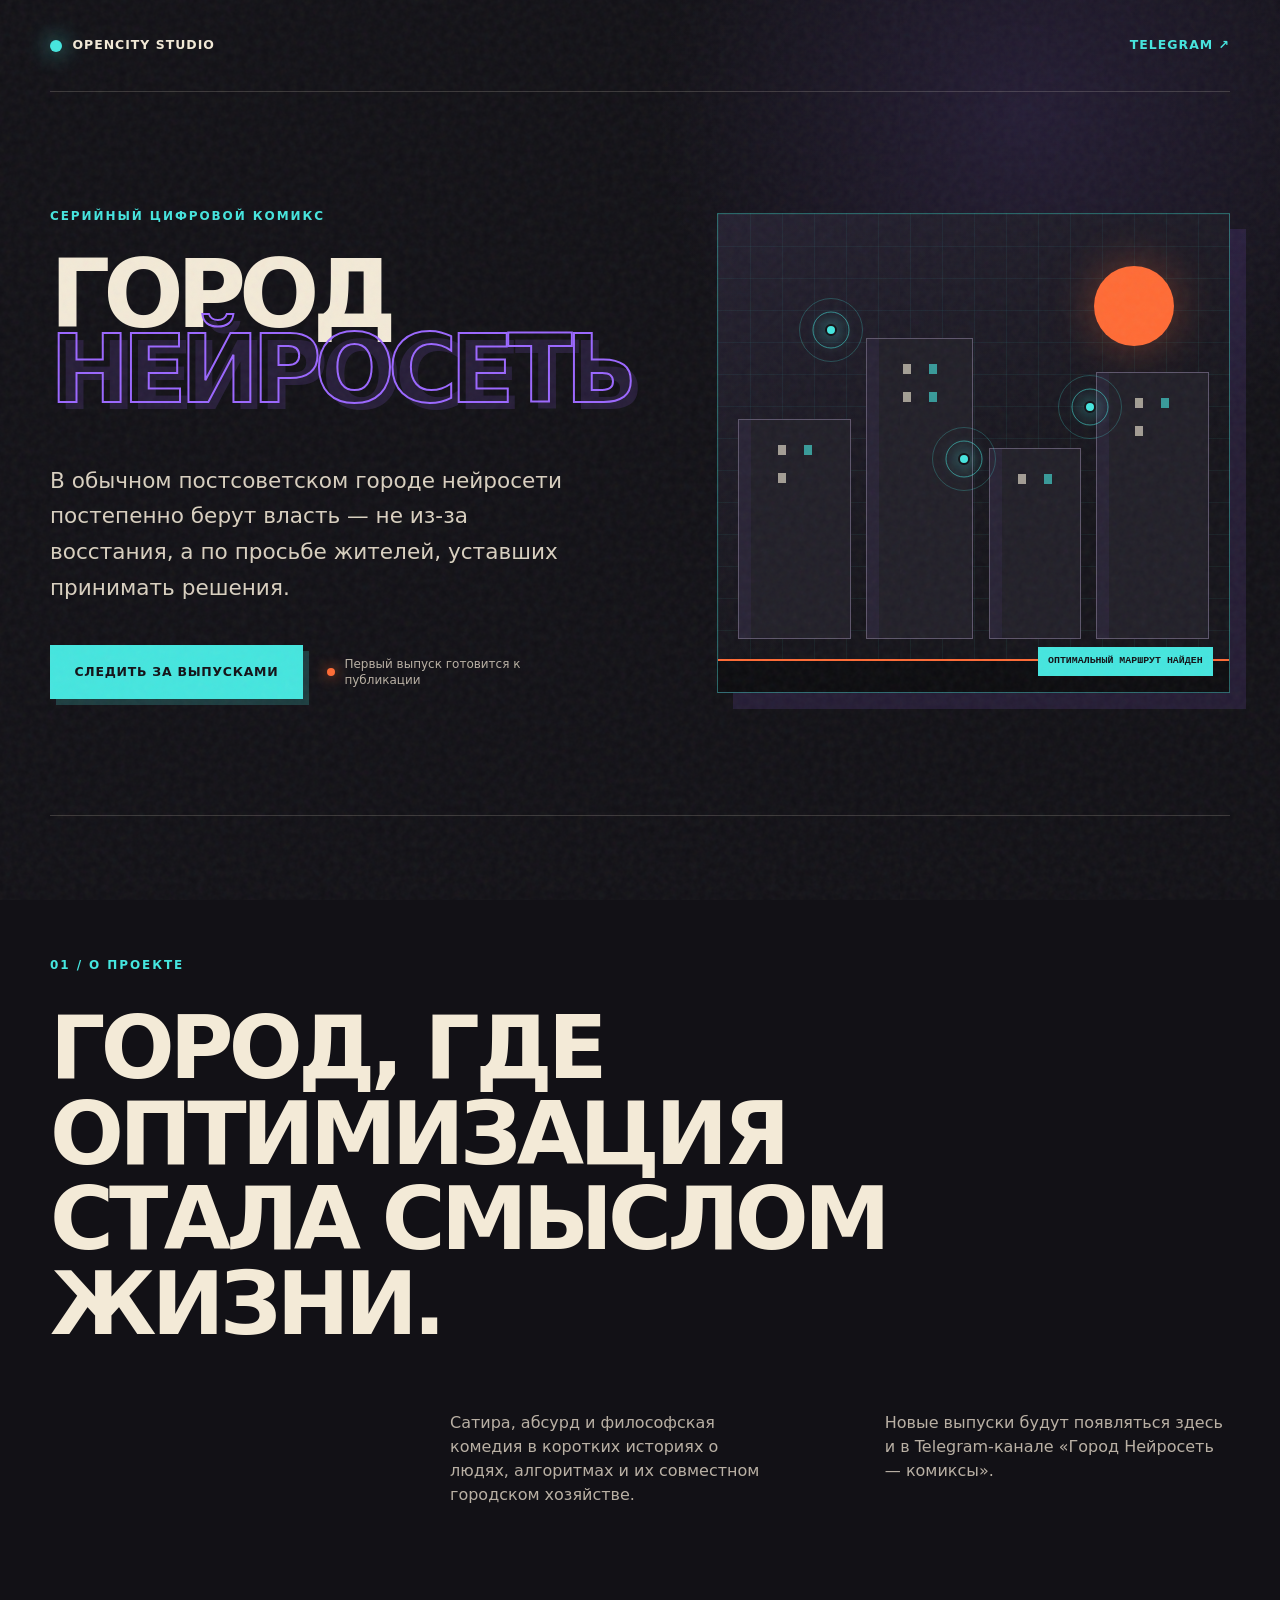
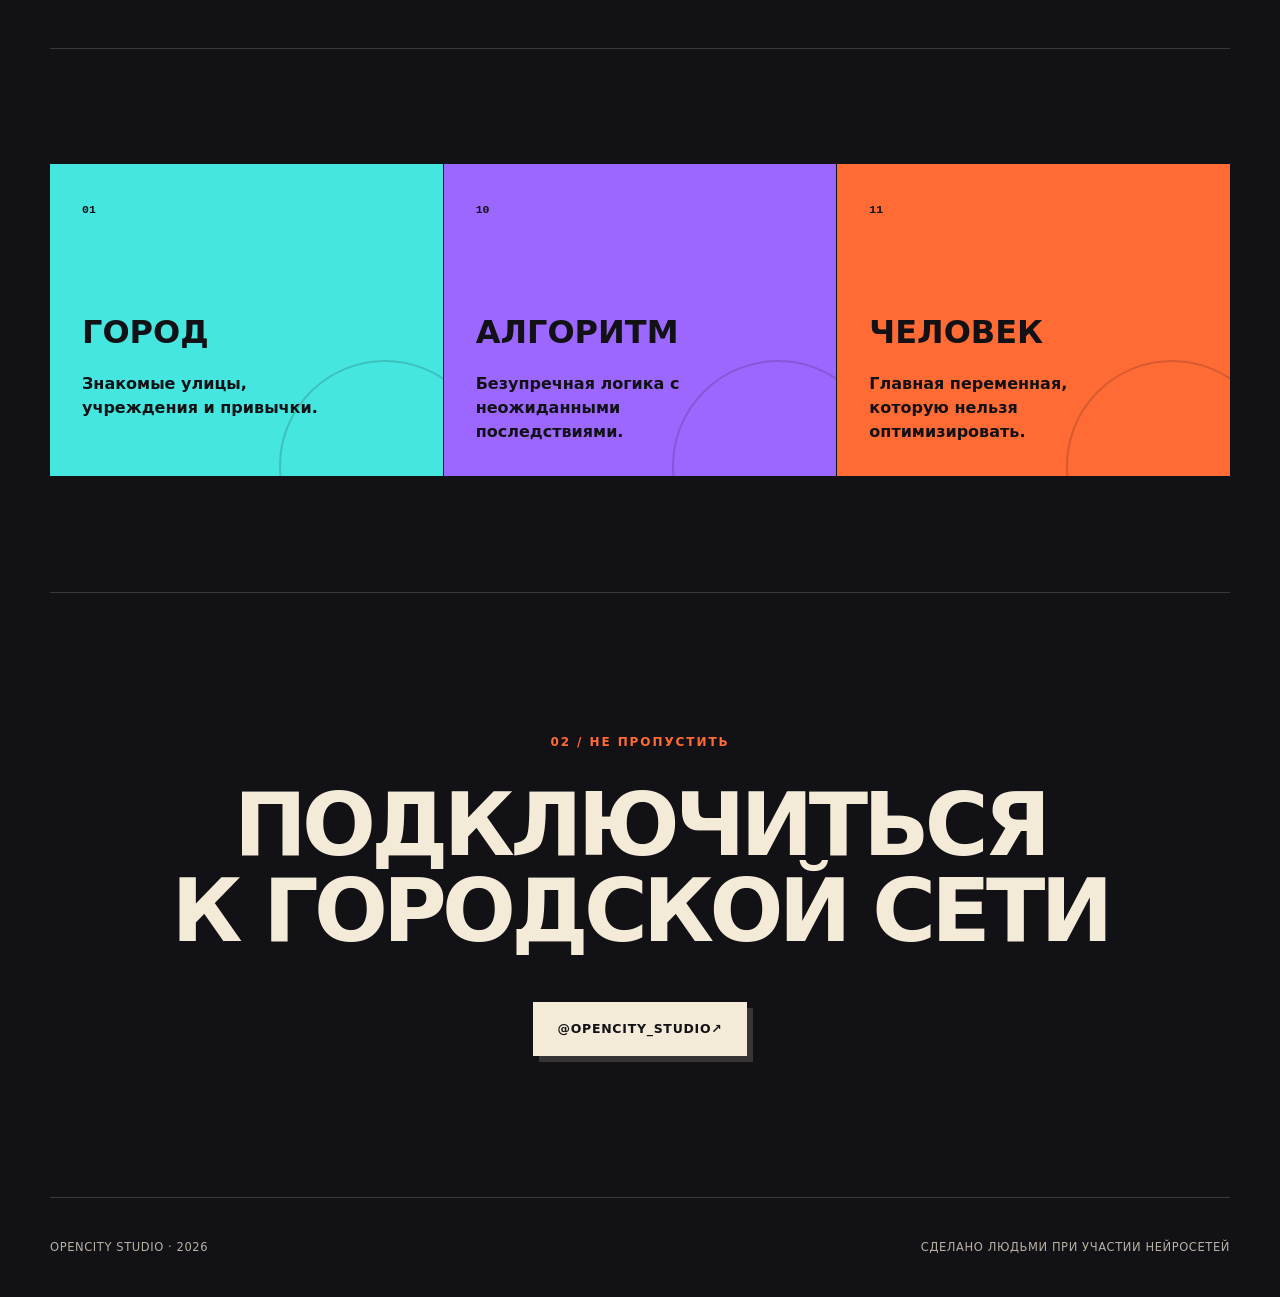
==== index.html @ e4b2b06b "Launch OpenCity Studio site" ====
<!doctype html>
<html lang="ru">
  <head>
    <meta charset="utf-8">
    <meta name="viewport" content="width=device-width, initial-scale=1">
    <meta name="theme-color" content="#121116">
    <meta name="color-scheme" content="dark">
    <title>Город Нейросеть — серийный цифровой комикс</title>
    <meta
      name="description"
      content="Город Нейросеть — сатирический цифровой комикс о городе, где оптимизация стала смыслом жизни. Проект OpenCity Studio."
    >
    <link rel="canonical" href="https://opencitystudio.ru/">
    <meta property="og:type" content="website">
    <meta property="og:locale" content="ru_RU">
    <meta property="og:title" content="Город Нейросеть">
    <meta property="og:description" content="Город, где оптимизация стала смыслом жизни.">
    <meta property="og:url" content="https://opencitystudio.ru/">
    <link rel="icon" href="favicon.svg" type="image/svg+xml">
    <link rel="stylesheet" href="styles.css">
  </head>
  <body>
    <a class="skip-link" href="#content">К содержанию</a>

    <header class="site-header">
      <a class="studio-mark" href="/" aria-label="OpenCity Studio — главная">
        <span class="studio-mark__signal" aria-hidden="true"></span>
        OpenCity Studio
      </a>
      <a class="header-link" href="https://t.me/opencity_studio">Telegram ↗</a>
    </header>

    <main id="content">
      <section class="hero" aria-labelledby="hero-title">
        <div class="hero__copy">
          <p class="eyebrow">Серийный цифровой комикс</p>
          <h1 id="hero-title">Город<br><span>Нейросеть</span></h1>
          <p class="lead">
            В обычном постсоветском городе нейросети постепенно берут власть —
            не из-за восстания, а по просьбе жителей, уставших принимать решения.
          </p>
          <div class="hero__actions">
            <a class="button" href="https://t.me/opencity_studio">Следить за выпусками</a>
            <p class="status"><span aria-hidden="true"></span> Первый выпуск готовится к публикации</p>
          </div>
        </div>

        <div class="city" aria-label="Стилизованный ночной город" role="img">
          <div class="city__moon"></div>
          <div class="city__signal city__signal--one"></div>
          <div class="city__signal city__signal--two"></div>
          <div class="city__signal city__signal--three"></div>
          <div class="city__building city__building--one"><i></i><i></i><i></i></div>
          <div class="city__building city__building--two"><i></i><i></i><i></i><i></i></div>
          <div class="city__building city__building--three"><i></i><i></i></div>
          <div class="city__building city__building--four"><i></i><i></i><i></i></div>
          <div class="city__road"></div>
          <p class="city__caption">Оптимальный маршрут найден</p>
        </div>
      </section>

      <section class="manifesto" aria-labelledby="manifesto-title">
        <p class="section-number">01 / О проекте</p>
        <h2 id="manifesto-title">Город, где оптимизация<br>стала смыслом жизни.</h2>
        <div class="manifesto__grid">
          <p>
            Сатира, абсурд и философская комедия в коротких историях
            о людях, алгоритмах и их совместном городском хозяйстве.
          </p>
          <p>
            Новые выпуски будут появляться здесь и в Telegram-канале
            «Город Нейросеть — комиксы».
          </p>
        </div>
      </section>

      <section class="panels" aria-label="Темы комикса">
        <article class="panel panel--cyan">
          <span>01</span>
          <h3>Город</h3>
          <p>Знакомые улицы, учреждения и привычки.</p>
        </article>
        <article class="panel panel--violet">
          <span>10</span>
          <h3>Алгоритм</h3>
          <p>Безупречная логика с неожиданными последствиями.</p>
        </article>
        <article class="panel panel--orange">
          <span>11</span>
          <h3>Человек</h3>
          <p>Главная переменная, которую нельзя оптимизировать.</p>
        </article>
      </section>

      <section class="subscribe" aria-labelledby="subscribe-title">
        <p class="section-number">02 / Не пропустить</p>
        <h2 id="subscribe-title">Подключиться<br>к городской сети</h2>
        <a class="button button--light" href="https://t.me/opencity_studio">
          @opencity_studio <span aria-hidden="true">↗</span>
        </a>
      </section>
    </main>

    <footer>
      <p>OpenCity Studio · 2026</p>
      <p>Сделано людьми при участии нейросетей</p>
    </footer>
  </body>
</html>
---- styles.css ----
:root {
  --ink: #121116;
  --paper: #f3ead7;
  --muted: #b9b0a4;
  --cyan: #45e6df;
  --violet: #9b67ff;
  --orange: #ff6b35;
  --line: rgba(243, 234, 215, 0.18);
  font-family: Inter, ui-sans-serif, system-ui, -apple-system, BlinkMacSystemFont, "Segoe UI", sans-serif;
  font-synthesis: none;
}

* { box-sizing: border-box; }

html { scroll-behavior: smooth; }

body {
  margin: 0;
  color: var(--paper);
  background:
    radial-gradient(circle at 80% 4%, rgba(155, 103, 255, 0.13), transparent 23rem),
    var(--ink);
  font-size: 16px;
  line-height: 1.5;
}

body::before {
  position: fixed;
  inset: 0;
  z-index: 10;
  pointer-events: none;
  content: "";
  opacity: 0.07;
  background-image: url("data:image/svg+xml,%3Csvg viewBox='0 0 140 140' xmlns='http://www.w3.org/2000/svg'%3E%3Cfilter id='n'%3E%3CfeTurbulence type='fractalNoise' baseFrequency='.9' numOctaves='3' stitchTiles='stitch'/%3E%3C/filter%3E%3Crect width='100%25' height='100%25' filter='url(%23n)' opacity='.8'/%3E%3C/svg%3E");
}

a { color: inherit; }

.skip-link {
  position: fixed;
  top: 1rem;
  left: 1rem;
  z-index: 20;
  padding: 0.75rem 1rem;
  color: var(--ink);
  background: var(--paper);
  transform: translateY(-200%);
}

.skip-link:focus { transform: translateY(0); }

.site-header,
footer {
  display: flex;
  align-items: center;
  justify-content: space-between;
  width: min(1180px, calc(100% - 48px));
  margin: 0 auto;
}

.site-header {
  min-height: 92px;
  border-bottom: 1px solid var(--line);
}

.studio-mark,
.header-link {
  font-size: 0.78rem;
  font-weight: 760;
  letter-spacing: 0.08em;
  text-decoration: none;
  text-transform: uppercase;
}

.studio-mark { display: flex; gap: 0.65rem; align-items: center; }

.studio-mark__signal {
  width: 0.75rem;
  height: 0.75rem;
  background: var(--cyan);
  border-radius: 50%;
  box-shadow: 0 0 22px var(--cyan);
}

.header-link { color: var(--cyan); }

main,
footer { width: min(1180px, calc(100% - 48px)); margin-inline: auto; }

.hero {
  display: grid;
  grid-template-columns: minmax(0, 1.07fr) minmax(360px, 0.93fr);
  gap: clamp(2rem, 6vw, 7rem);
  min-height: 710px;
  padding: clamp(4rem, 9vw, 8.5rem) 0;
  border-bottom: 1px solid var(--line);
}

.hero__copy { min-width: 0; }

.eyebrow,
.section-number {
  margin: 0 0 2rem;
  color: var(--cyan);
  font-size: 0.75rem;
  font-weight: 800;
  letter-spacing: 0.16em;
  text-transform: uppercase;
}

h1,
h2,
h3,
p { text-wrap: pretty; }

h1 {
  margin: 0;
  font-size: clamp(4rem, 7.4vw, 7rem);
  font-weight: 900;
  letter-spacing: -0.075em;
  line-height: 0.79;
  text-transform: uppercase;
}

h1 span {
  color: transparent;
  -webkit-text-stroke: 2px var(--violet);
  text-shadow: 7px 7px 0 rgba(155, 103, 255, 0.15);
}

.lead {
  max-width: 43rem;
  margin: 3.5rem 0 0;
  color: #d9d0c0;
  font-size: clamp(1.05rem, 1.8vw, 1.35rem);
  line-height: 1.65;
}

.hero__actions {
  display: flex;
  gap: 1.5rem;
  align-items: center;
  margin-top: 2.5rem;
}

.button {
  display: inline-flex;
  align-items: center;
  justify-content: center;
  min-height: 54px;
  padding: 0.9rem 1.4rem;
  color: var(--ink);
  background: var(--cyan);
  border: 2px solid var(--cyan);
  font-size: 0.78rem;
  font-weight: 850;
  letter-spacing: 0.06em;
  text-decoration: none;
  text-transform: uppercase;
  box-shadow: 6px 6px 0 rgba(69, 230, 223, 0.2);
  transition: transform 150ms ease, box-shadow 150ms ease;
}

.button:hover,
.button:focus-visible { transform: translate(-2px, -2px); box-shadow: 9px 9px 0 rgba(69, 230, 223, 0.2); }

.status {
  display: flex;
  gap: 0.6rem;
  align-items: center;
  max-width: 13rem;
  margin: 0;
  color: var(--muted);
  font-size: 0.75rem;
  line-height: 1.35;
}

.status span {
  flex: 0 0 auto;
  width: 0.5rem;
  height: 0.5rem;
  background: var(--orange);
  border-radius: 50%;
  box-shadow: 0 0 14px var(--orange);
}

.city {
  position: relative;
  align-self: center;
  min-height: 480px;
  overflow: hidden;
  background:
    linear-gradient(rgba(69, 230, 223, 0.06) 1px, transparent 1px),
    linear-gradient(90deg, rgba(69, 230, 223, 0.06) 1px, transparent 1px),
    linear-gradient(155deg, #242030, #15141a 65%);
  background-size: 32px 32px, 32px 32px, auto;
  border: 1px solid rgba(69, 230, 223, 0.38);
  box-shadow: 16px 16px 0 rgba(155, 103, 255, 0.13);
}

.city__moon {
  position: absolute;
  top: 52px;
  right: 55px;
  width: 80px;
  height: 80px;
  background: var(--orange);
  border-radius: 50%;
  box-shadow: 0 0 45px rgba(255, 107, 53, 0.36);
}

.city__signal {
  position: absolute;
  z-index: 3;
  width: 12px;
  height: 12px;
  background: var(--cyan);
  border: 2px solid var(--ink);
  border-radius: 50%;
  box-shadow: 0 0 18px var(--cyan);
}

.city__signal::before,
.city__signal::after {
  position: absolute;
  top: 50%;
  left: 50%;
  width: 35px;
  height: 35px;
  content: "";
  border: 1px solid rgba(69, 230, 223, 0.55);
  border-radius: 50%;
  transform: translate(-50%, -50%);
}

.city__signal::after { width: 62px; height: 62px; opacity: 0.45; }
.city__signal--one { top: 23%; left: 21%; }
.city__signal--two { top: 39%; right: 26%; }
.city__signal--three { top: 50%; left: 47%; }

.city__building {
  position: absolute;
  bottom: 53px;
  display: grid;
  grid-template-columns: repeat(2, 8px);
  gap: 18px;
  align-content: start;
  justify-content: center;
  padding-top: 25px;
  background: #211f28;
  border: 1px solid #5d556b;
  box-shadow: inset 12px 0 0 rgba(155, 103, 255, 0.06);
}

.city__building i { width: 8px; height: 10px; background: var(--paper); opacity: 0.62; }
.city__building i:nth-child(2n) { background: var(--cyan); }
.city__building--one { left: 4%; width: 22%; height: 46%; }
.city__building--two { left: 29%; width: 21%; height: 63%; }
.city__building--three { left: 53%; width: 18%; height: 40%; }
.city__building--four { right: 4%; width: 22%; height: 56%; }

.city__road {
  position: absolute;
  right: -15%;
  bottom: -110px;
  left: -15%;
  height: 180px;
  background: #0c0c0f;
  border-top: 3px solid var(--orange);
  transform: perspective(220px) rotateX(42deg);
}

.city__road::after {
  position: absolute;
  top: 58px;
  right: 10%;
  left: 10%;
  height: 3px;
  content: "";
  background: repeating-linear-gradient(90deg, transparent 0 40px, var(--paper) 40px 76px);
  opacity: 0.65;
}

.city__caption {
  position: absolute;
  right: 1rem;
  bottom: 1rem;
  z-index: 4;
  margin: 0;
  padding: 0.45rem 0.65rem;
  color: var(--ink);
  background: var(--cyan);
  font-family: ui-monospace, SFMono-Regular, Menlo, monospace;
  font-size: 0.62rem;
  font-weight: 700;
  text-transform: uppercase;
}

.manifesto { padding: clamp(5rem, 11vw, 9rem) 0; border-bottom: 1px solid var(--line); }

.manifesto h2,
.subscribe h2 {
  margin: 0;
  font-size: clamp(2.8rem, 6.8vw, 6.2rem);
  letter-spacing: -0.055em;
  line-height: 0.98;
  text-transform: uppercase;
}

.manifesto__grid {
  display: grid;
  grid-template-columns: repeat(2, 1fr);
  gap: clamp(2rem, 7vw, 7rem);
  max-width: 780px;
  margin: 4rem 0 0 auto;
  color: var(--muted);
}

.manifesto__grid p { margin: 0; }

.panels {
  display: grid;
  grid-template-columns: repeat(3, 1fr);
  gap: 1px;
  padding: clamp(5rem, 9vw, 8rem) 0;
}

.panel {
  position: relative;
  min-height: 310px;
  padding: 2rem;
  color: var(--ink);
  overflow: hidden;
}

.panel::after {
  position: absolute;
  right: -3rem;
  bottom: -6rem;
  width: 13rem;
  height: 13rem;
  content: "";
  border: 2px solid currentColor;
  border-radius: 50%;
  opacity: 0.17;
}

.panel--cyan { background: var(--cyan); }
.panel--violet { background: var(--violet); }
.panel--orange { background: var(--orange); }
.panel > span { font-family: ui-monospace, monospace; font-size: 0.72rem; font-weight: 800; }
.panel h3 { margin: 5.5rem 0 1rem; font-size: 2rem; text-transform: uppercase; }
.panel p { max-width: 15rem; margin: 0; font-weight: 620; }

.subscribe {
  padding: clamp(5rem, 11vw, 9rem) 0;
  text-align: center;
  border-top: 1px solid var(--line);
}

.subscribe .section-number { color: var(--orange); }
.subscribe .button { margin-top: 3rem; }
.button--light { background: var(--paper); border-color: var(--paper); box-shadow: 6px 6px 0 rgba(243, 234, 215, 0.16); }

footer {
  min-height: 100px;
  color: var(--muted);
  border-top: 1px solid var(--line);
  font-size: 0.72rem;
  letter-spacing: 0.05em;
  text-transform: uppercase;
}

@media (max-width: 860px) {
  .hero { grid-template-columns: 1fr; }
  .city { min-height: 430px; }
  .panels { grid-template-columns: 1fr; gap: 0.75rem; }
  .panel { min-height: 230px; }
  .panel h3 { margin-top: 2.5rem; }
}

@media (max-width: 600px) {
  .site-header,
  main,
  footer { width: min(100% - 30px, 1180px); }
  .site-header { min-height: 74px; }
  .studio-mark { font-size: 0.7rem; }
  .header-link { font-size: 0; }
  .header-link::after { content: "TG ↗"; font-size: 0.7rem; }
  .hero { min-height: auto; padding-top: 4.5rem; }
  h1 { font-size: clamp(3rem, 16.7vw, 4.6rem); }
  h1 span { -webkit-text-stroke-width: 1.5px; }
  .hero__actions { align-items: flex-start; flex-direction: column; }
  .status { max-width: none; }
  .city { min-height: 340px; }
  .city__moon { top: 35px; right: 35px; width: 55px; height: 55px; }
  .manifesto__grid { grid-template-columns: 1fr; margin-top: 3rem; }
  .manifesto h2,
  .subscribe h2 { font-size: clamp(2.2rem, 10.6vw, 4rem); }
  footer { align-items: flex-start; flex-direction: column; justify-content: center; gap: 0.25rem; }
  footer p { margin: 0; }
}

@media (prefers-reduced-motion: reduce) {
  html { scroll-behavior: auto; }
  *, *::before, *::after { transition-duration: 0.01ms !important; }
}
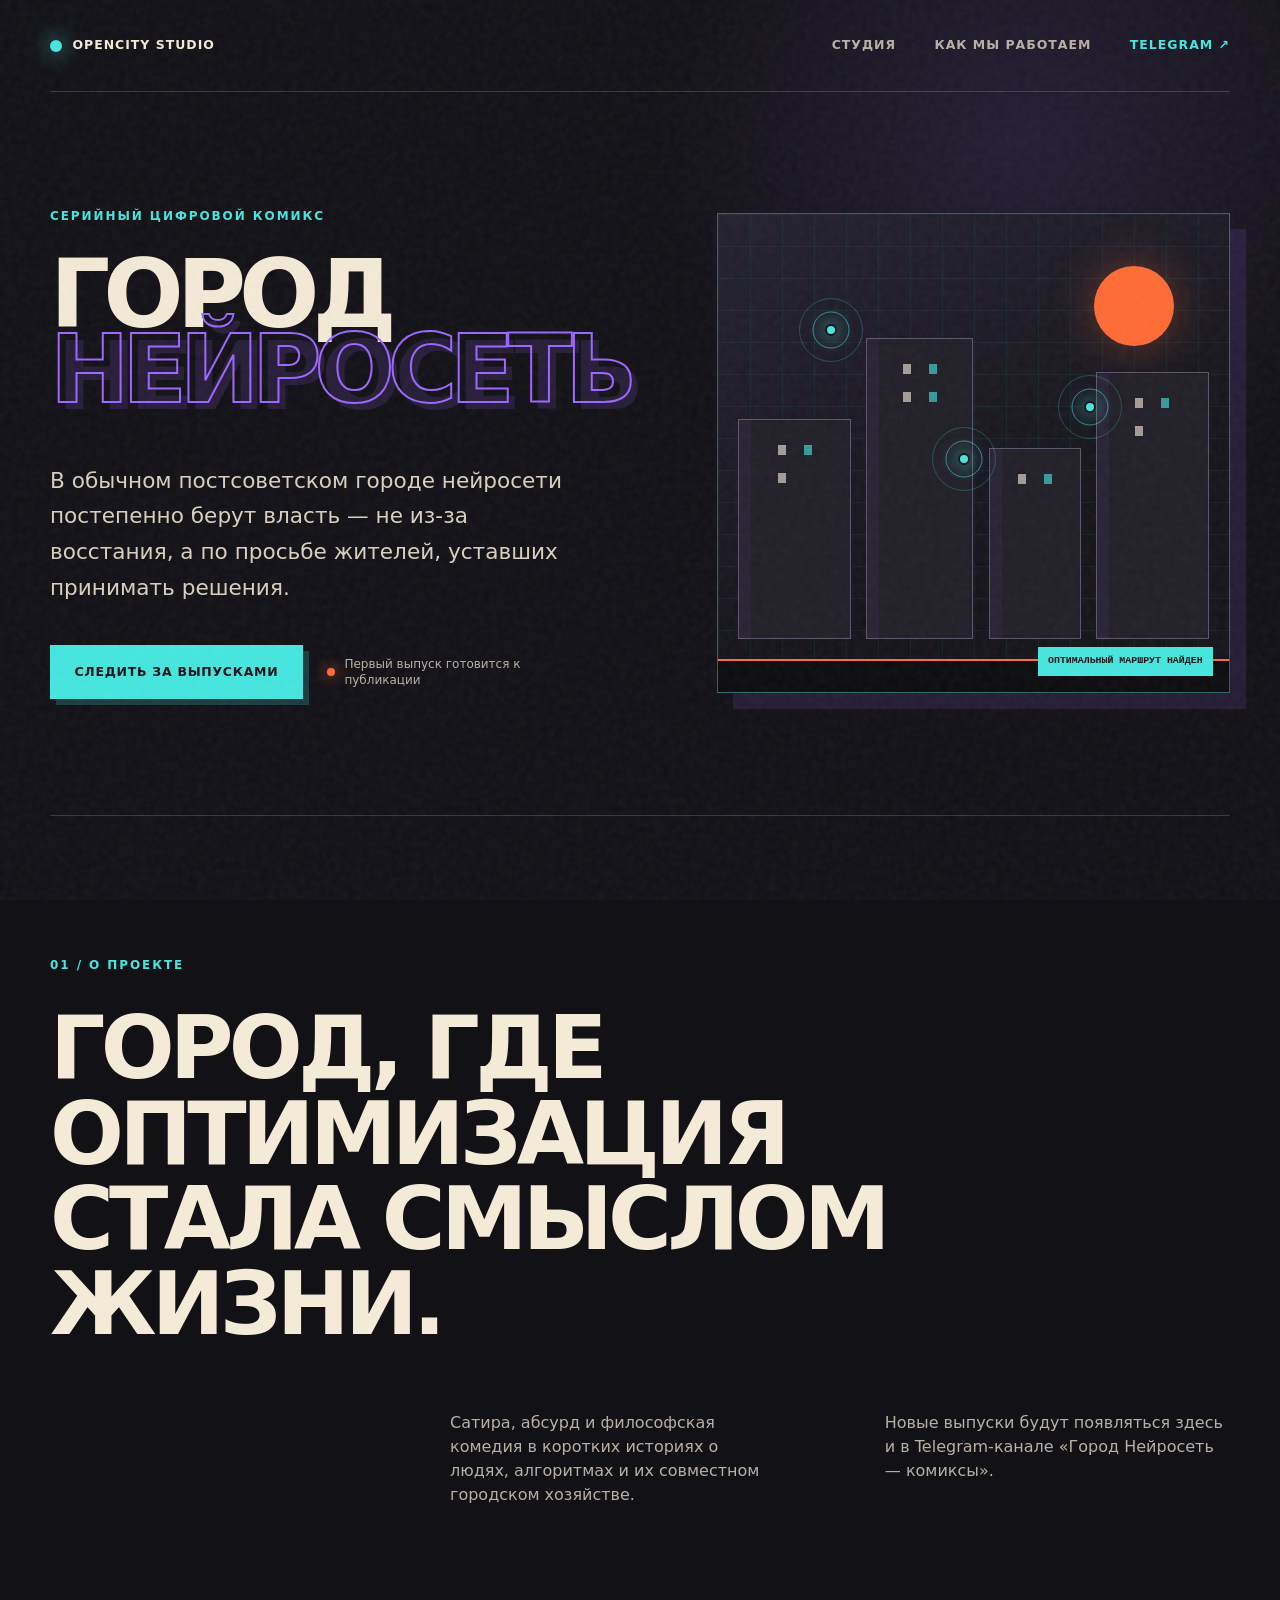
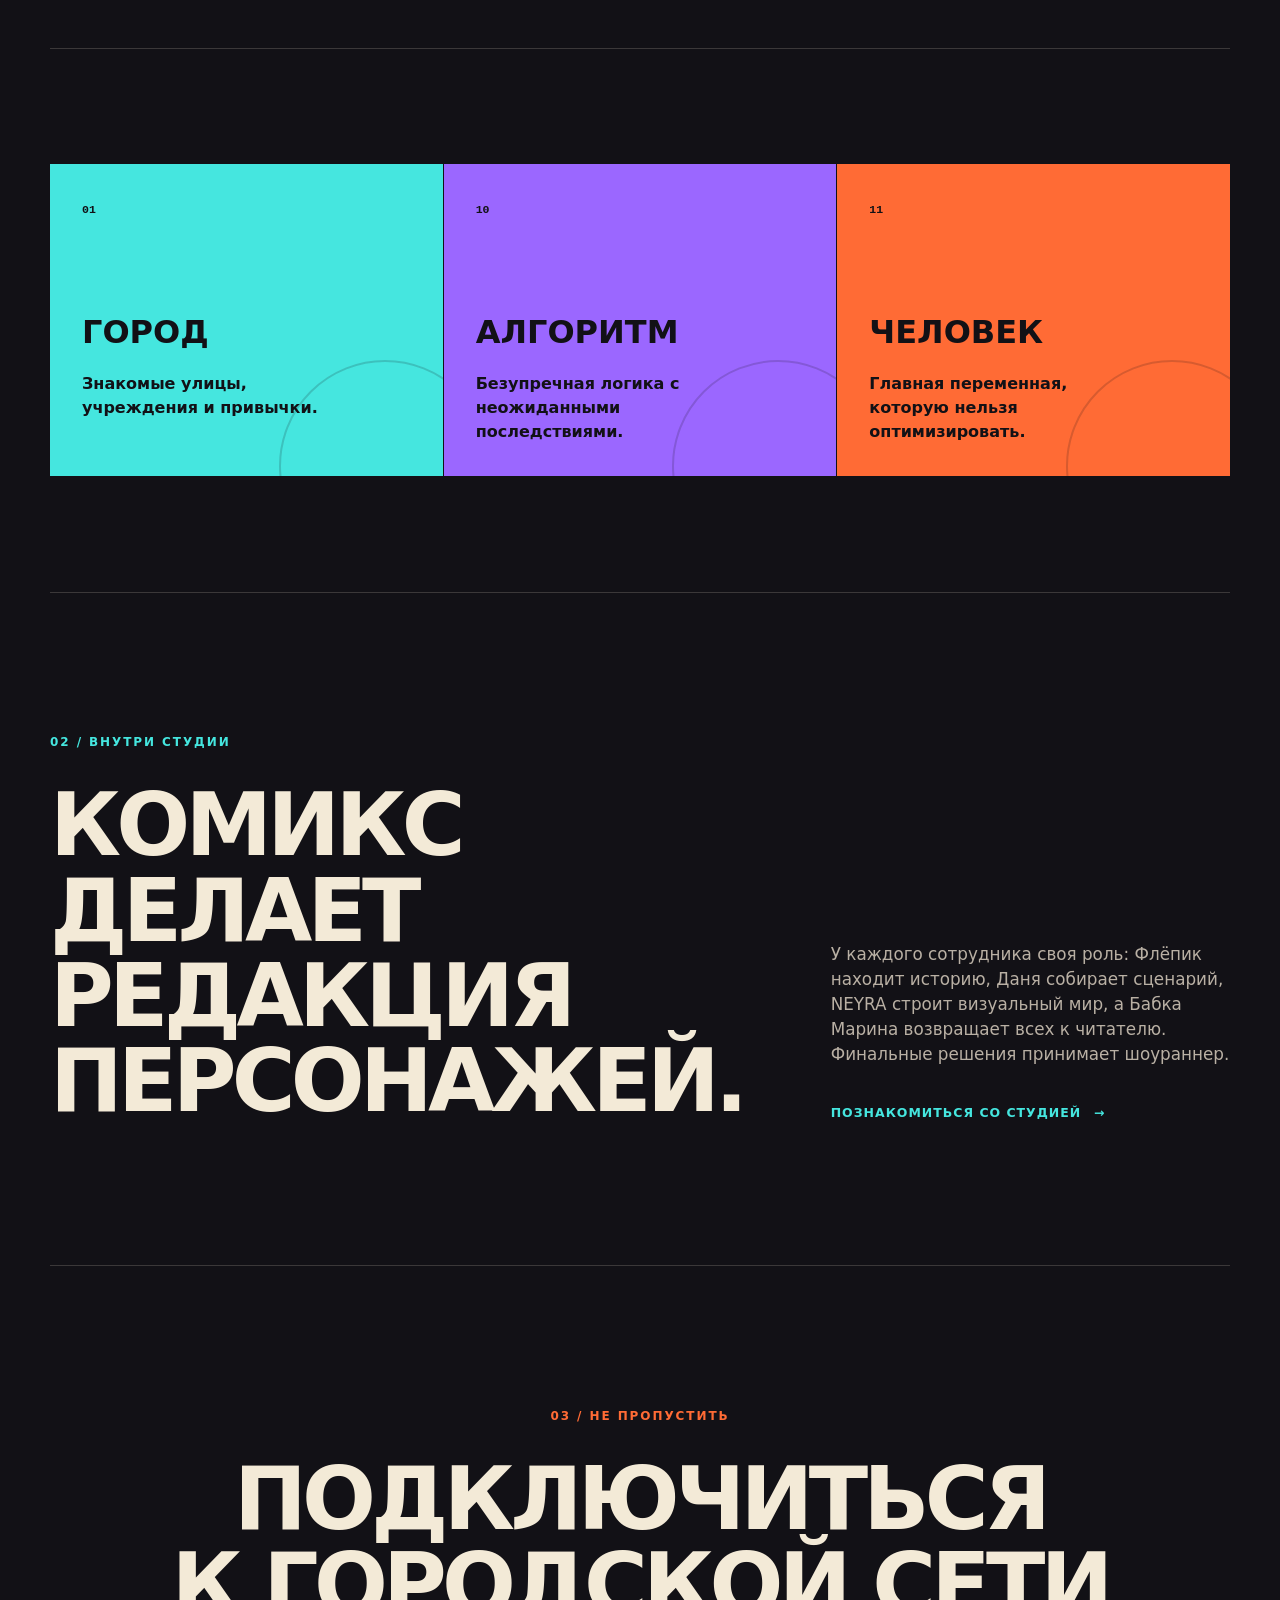
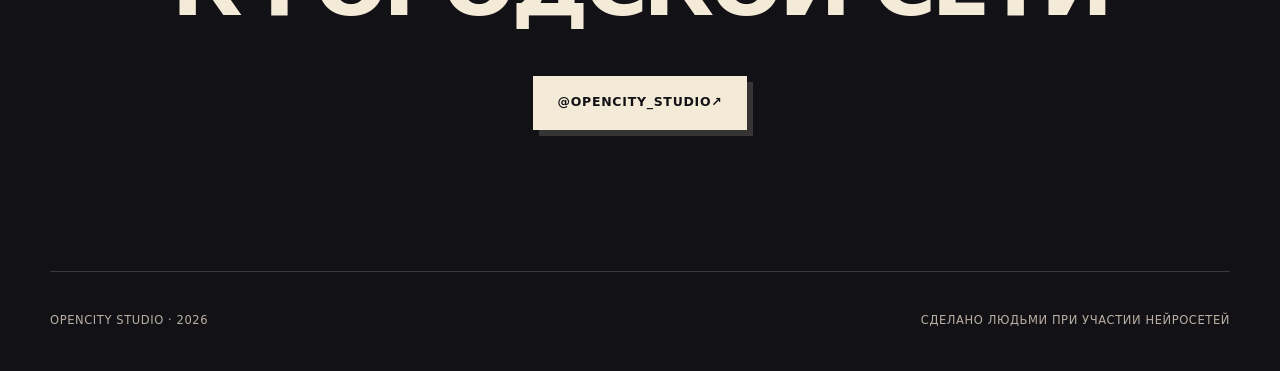
==== commit c84ed929: "Add studio team and process pages" ====
--- a/index.html
+++ b/index.html
@@ -1,4 +1,4 @@
-<!doctype html>
+<!DOCTYPE html>
 <html lang="ru">
   <head>
     <meta charset="utf-8">
@@ -27,7 +27,11 @@
         <span class="studio-mark__signal" aria-hidden="true"></span>
         OpenCity Studio
       </a>
-      <a class="header-link" href="https://t.me/opencity_studio">Telegram ↗</a>
+      <nav class="site-nav" aria-label="Основная навигация">
+        <a href="/studio/">Студия</a>
+        <a class="secondary-nav-link" href="/studio/process/">Как мы работаем</a>
+        <a class="header-link" href="https://t.me/opencity_studio" aria-label="Telegram">Telegram ↗</a>
+      </nav>
     </header>
 
     <main id="content">
@@ -92,8 +96,23 @@
         </article>
       </section>
 
+      <section class="studio-preview" aria-labelledby="studio-preview-title">
+        <div>
+          <p class="section-number">02 / Внутри студии</p>
+          <h2 id="studio-preview-title">Комикс делает<br>редакция персонажей.</h2>
+        </div>
+        <div class="studio-preview__copy">
+          <p>
+            У каждого сотрудника своя роль: Флёпик находит историю, Даня собирает
+            сценарий, NEYRA строит визуальный мир, а Бабка Марина возвращает всех
+            к читателю. Финальные решения принимает шоураннер.
+          </p>
+          <a class="text-link" href="/studio/">Познакомиться со студией <span aria-hidden="true">→</span></a>
+        </div>
+      </section>
+
       <section class="subscribe" aria-labelledby="subscribe-title">
-        <p class="section-number">02 / Не пропустить</p>
+        <p class="section-number">03 / Не пропустить</p>
         <h2 id="subscribe-title">Подключиться<br>к городской сети</h2>
         <a class="button button--light" href="https://t.me/opencity_studio">
           @opencity_studio <span aria-hidden="true">↗</span>
--- a/styles.css
+++ b/styles.css
@@ -64,7 +64,8 @@
 }
 
 .studio-mark,
-.header-link {
+.header-link,
+.site-nav a {
   font-size: 0.78rem;
   font-weight: 760;
   letter-spacing: 0.08em;
@@ -73,6 +74,17 @@
 }
 
 .studio-mark { display: flex; gap: 0.65rem; align-items: center; }
+
+.site-nav {
+  display: flex;
+  gap: clamp(1rem, 3vw, 2.5rem);
+  align-items: center;
+}
+
+.site-nav a { color: var(--muted); }
+.site-nav a:hover,
+.site-nav a:focus-visible,
+.site-nav a[aria-current="page"] { color: var(--paper); }
 
 .studio-mark__signal {
   width: 0.75rem;
@@ -83,6 +95,7 @@
 }
 
 .header-link { color: var(--cyan); }
+.site-nav .header-link { color: var(--cyan); }
 
 main,
 footer { width: min(1180px, calc(100% - 48px)); margin-inline: auto; }
@@ -299,6 +312,7 @@
 .manifesto { padding: clamp(5rem, 11vw, 9rem) 0; border-bottom: 1px solid var(--line); }
 
 .manifesto h2,
+.studio-preview h2,
 .subscribe h2 {
   margin: 0;
   font-size: clamp(2.8rem, 6.8vw, 6.2rem);
@@ -317,6 +331,40 @@
 }
 
 .manifesto__grid p { margin: 0; }
+
+.studio-preview {
+  display: grid;
+  grid-template-columns: minmax(0, 1.25fr) minmax(280px, 0.75fr);
+  gap: clamp(3rem, 9vw, 9rem);
+  padding: clamp(5rem, 11vw, 9rem) 0;
+  border-top: 1px solid var(--line);
+}
+
+.studio-preview h2 { margin: 0; }
+
+.studio-preview__copy {
+  align-self: end;
+  color: var(--muted);
+  font-size: 1.05rem;
+}
+
+.studio-preview__copy p { margin: 0 0 2rem; }
+
+.text-link {
+  display: inline-flex;
+  gap: 0.8rem;
+  align-items: center;
+  color: var(--cyan);
+  font-size: 0.78rem;
+  font-weight: 850;
+  letter-spacing: 0.08em;
+  text-decoration: none;
+  text-transform: uppercase;
+}
+
+.text-link span { transition: transform 150ms ease; }
+.text-link:hover span,
+.text-link:focus-visible span { transform: translateX(0.35rem); }
 
 .panels {
   display: grid;
@@ -371,12 +419,314 @@
   text-transform: uppercase;
 }
 
+/* Studio and profile pages */
+
+.page-main { padding-bottom: clamp(5rem, 10vw, 9rem); }
+
+.page-hero {
+  display: grid;
+  grid-template-columns: minmax(0, 1.15fr) minmax(280px, 0.85fr);
+  gap: clamp(3rem, 8vw, 8rem);
+  align-items: end;
+  min-height: 510px;
+  padding: clamp(5rem, 10vw, 8rem) 0;
+  border-bottom: 1px solid var(--line);
+}
+
+.page-hero h1 {
+  font-size: clamp(3.8rem, 8.5vw, 8rem);
+  line-height: 0.85;
+}
+
+.page-hero h1 em {
+  display: block;
+  color: transparent;
+  font-style: normal;
+  -webkit-text-stroke: 2px var(--violet);
+}
+
+.page-hero__aside {
+  max-width: 29rem;
+  color: #d9d0c0;
+  font-size: clamp(1.05rem, 1.7vw, 1.28rem);
+}
+
+.page-hero__aside p { margin: 0 0 2rem; }
+
+.disclosure {
+  display: inline-flex;
+  gap: 0.55rem;
+  align-items: center;
+  margin-top: 1.5rem;
+  color: var(--muted);
+  font-family: ui-monospace, SFMono-Regular, Menlo, monospace;
+  font-size: 0.7rem;
+  letter-spacing: 0.06em;
+  text-transform: uppercase;
+}
+
+.disclosure::before {
+  width: 0.5rem;
+  height: 0.5rem;
+  content: "";
+  background: var(--orange);
+  border-radius: 50%;
+}
+
+.org-chart { padding: clamp(5rem, 10vw, 8rem) 0; }
+
+.org-chart__lead {
+  display: grid;
+  grid-template-columns: minmax(0, 0.8fr) minmax(280px, 1.2fr);
+  gap: clamp(2rem, 8vw, 8rem);
+  margin-bottom: 4rem;
+}
+
+.org-chart__lead h2,
+.process-intro h2,
+.profile-section h2 {
+  margin: 0;
+  font-size: clamp(2.3rem, 5vw, 4.8rem);
+  letter-spacing: -0.045em;
+  line-height: 0.98;
+  text-transform: uppercase;
+}
+
+.org-chart__lead p { max-width: 37rem; margin: 0; color: var(--muted); }
+
+.showrunner-card {
+  display: grid;
+  grid-template-columns: 5.5rem 1fr auto;
+  gap: 1.5rem;
+  align-items: center;
+  margin: 0 auto 3.5rem;
+  padding: 1.5rem;
+  color: var(--ink);
+  background: var(--paper);
+  text-decoration: none;
+  box-shadow: 10px 10px 0 rgba(243, 234, 215, 0.12);
+}
+
+.showrunner-card::after { content: "↓"; font-size: 2rem; font-weight: 900; }
+
+.avatar {
+  display: grid;
+  width: 5.5rem;
+  height: 5.5rem;
+  place-items: center;
+  color: var(--ink);
+  background: var(--cyan);
+  border: 2px solid currentColor;
+  font-size: 2.3rem;
+  font-weight: 900;
+  letter-spacing: -0.08em;
+}
+
+.avatar--violet { background: var(--violet); }
+.avatar--orange { background: var(--orange); }
+.avatar--paper { background: var(--paper); }
+
+.card-kicker {
+  display: block;
+  margin-bottom: 0.35rem;
+  font-family: ui-monospace, SFMono-Regular, Menlo, monospace;
+  font-size: 0.66rem;
+  font-weight: 750;
+  letter-spacing: 0.09em;
+  text-transform: uppercase;
+}
+
+.showrunner-card strong,
+.team-card h3 { display: block; font-size: 1.55rem; text-transform: uppercase; }
+.showrunner-card p { margin: 0.35rem 0 0; color: #504b45; }
+
+.team-grid {
+  display: grid;
+  grid-template-columns: repeat(4, 1fr);
+  gap: 1px;
+  background: var(--line);
+  border: 1px solid var(--line);
+}
+
+.team-card {
+  min-height: 390px;
+  padding: 1.6rem;
+  color: var(--paper);
+  background: var(--ink);
+  text-decoration: none;
+}
+
+.team-card:nth-child(2) { background: #19171f; }
+.team-card:nth-child(3) { background: #201a22; }
+.team-card:nth-child(4) { background: #1b1918; }
+.team-card .avatar { margin-bottom: 4.5rem; }
+.team-card h3 { margin: 0 0 0.65rem; }
+.team-card p { margin: 0; color: var(--muted); }
+.team-card .text-link { margin-top: 1.7rem; }
+
+.process-teaser {
+  display: grid;
+  grid-template-columns: minmax(0, 1fr) auto;
+  gap: 2rem;
+  align-items: center;
+  margin-top: clamp(4rem, 9vw, 7rem);
+  padding: clamp(2rem, 5vw, 4rem);
+  color: var(--ink);
+  background: var(--cyan);
+}
+
+.process-teaser h2 { margin: 0; font-size: clamp(2rem, 4vw, 4rem); line-height: 1; text-transform: uppercase; }
+.process-teaser .text-link { color: var(--ink); }
+
+.process-intro,
+.profile-section {
+  padding: clamp(5rem, 10vw, 8rem) 0;
+  border-bottom: 1px solid var(--line);
+}
+
+.process-intro {
+  display: grid;
+  grid-template-columns: minmax(0, 0.8fr) minmax(320px, 1.2fr);
+  gap: clamp(3rem, 8vw, 8rem);
+}
+
+.process-intro p { max-width: 42rem; margin: 0; color: var(--muted); font-size: 1.05rem; }
+
+.process-list { margin: 0; padding: 0; list-style: none; counter-reset: process; }
+
+.process-step {
+  display: grid;
+  grid-template-columns: 5rem minmax(150px, 0.55fr) minmax(280px, 1.45fr);
+  gap: clamp(1.5rem, 4vw, 4rem);
+  align-items: baseline;
+  padding: 2.2rem 0;
+  border-bottom: 1px solid var(--line);
+  counter-increment: process;
+}
+
+.process-step::before {
+  content: counter(process, decimal-leading-zero);
+  color: var(--cyan);
+  font-family: ui-monospace, SFMono-Regular, Menlo, monospace;
+  font-size: 0.78rem;
+  font-weight: 800;
+}
+
+.process-step h2 { margin: 0; font-size: 1.25rem; text-transform: uppercase; }
+.process-step p { margin: 0; color: var(--muted); }
+
+.role-chip {
+  display: inline-block;
+  margin-top: 0.7rem;
+  padding: 0.25rem 0.45rem;
+  color: var(--ink);
+  background: var(--violet);
+  font-family: ui-monospace, SFMono-Regular, Menlo, monospace;
+  font-size: 0.62rem;
+  font-weight: 800;
+  text-transform: uppercase;
+}
+
+.role-chip--human { background: var(--orange); }
+.role-chip--audience { background: var(--paper); }
+
+.gates {
+  display: grid;
+  grid-template-columns: repeat(3, 1fr);
+  gap: 1px;
+  margin-top: 4rem;
+  background: var(--line);
+  border: 1px solid var(--line);
+}
+
+.gate { min-height: 220px; padding: 1.6rem; background: #19171d; }
+.gate span { color: var(--orange); font-family: ui-monospace, monospace; font-size: 0.7rem; }
+.gate h3 { margin: 3.5rem 0 0.7rem; text-transform: uppercase; }
+.gate p { margin: 0; color: var(--muted); font-size: 0.9rem; }
+
+.profile-hero { align-items: center; }
+
+.profile-page--paper { --profile-color: var(--paper); }
+.profile-page--cyan { --profile-color: var(--cyan); }
+.profile-page--violet { --profile-color: var(--violet); }
+.profile-page--orange { --profile-color: var(--orange); }
+
+.profile-portrait {
+  position: relative;
+  display: grid;
+  min-height: 360px;
+  place-items: center;
+  overflow: hidden;
+  color: var(--ink);
+  background: var(--profile-color, var(--cyan));
+  border: 1px solid var(--paper);
+  box-shadow: 14px 14px 0 color-mix(in srgb, var(--profile-color, var(--cyan)) 20%, transparent);
+}
+
+.profile-portrait::before,
+.profile-portrait::after {
+  position: absolute;
+  width: 18rem;
+  height: 18rem;
+  content: "";
+  border: 3px solid currentColor;
+  border-radius: 50%;
+  opacity: 0.2;
+}
+
+.profile-portrait::after { width: 11rem; height: 11rem; }
+.profile-portrait span { position: relative; z-index: 1; font-size: clamp(5rem, 10vw, 9rem); font-weight: 950; letter-spacing: -0.11em; }
+
+.profile-title { font-size: clamp(3.7rem, 8vw, 7.2rem) !important; }
+.profile-role { margin: 1.4rem 0 0; color: var(--cyan); font-weight: 800; letter-spacing: 0.08em; text-transform: uppercase; }
+
+.profile-grid {
+  display: grid;
+  grid-template-columns: repeat(3, 1fr);
+  gap: 1px;
+  margin-top: 4rem;
+  background: var(--line);
+  border: 1px solid var(--line);
+}
+
+.profile-fact { min-height: 230px; padding: 1.8rem; background: var(--ink); }
+.profile-fact span { color: var(--cyan); font-family: ui-monospace, monospace; font-size: 0.68rem; text-transform: uppercase; }
+.profile-fact h3 { margin: 3.5rem 0 0.7rem; font-size: 1.25rem; text-transform: uppercase; }
+.profile-fact p { margin: 0; color: var(--muted); }
+
+.quote {
+  margin: 0;
+  padding: clamp(5rem, 10vw, 9rem) 0;
+  color: var(--paper);
+  font-size: clamp(2.5rem, 6.5vw, 6rem);
+  font-weight: 850;
+  letter-spacing: -0.05em;
+  line-height: 1.02;
+}
+
+.quote::before { color: var(--profile-color, var(--violet)); content: "«"; }
+.quote::after { color: var(--profile-color, var(--violet)); content: "»"; }
+
+.profile-nav {
+  display: flex;
+  justify-content: space-between;
+  padding-top: 2rem;
+  border-top: 1px solid var(--line);
+}
+
 @media (max-width: 860px) {
   .hero { grid-template-columns: 1fr; }
   .city { min-height: 430px; }
   .panels { grid-template-columns: 1fr; gap: 0.75rem; }
   .panel { min-height: 230px; }
   .panel h3 { margin-top: 2.5rem; }
+  .studio-preview,
+  .page-hero,
+  .org-chart__lead,
+  .process-intro { grid-template-columns: 1fr; }
+  .page-hero { min-height: auto; }
+  .team-grid { grid-template-columns: repeat(2, 1fr); }
+  .process-step { grid-template-columns: 3rem minmax(130px, 0.5fr) minmax(220px, 1fr); }
 }
 
 @media (max-width: 600px) {
@@ -387,6 +737,8 @@
   .studio-mark { font-size: 0.7rem; }
   .header-link { font-size: 0; }
   .header-link::after { content: "TG ↗"; font-size: 0.7rem; }
+  .site-nav { gap: 1rem; }
+  .site-nav > .secondary-nav-link { display: none; }
   .hero { min-height: auto; padding-top: 4.5rem; }
   h1 { font-size: clamp(3rem, 16.7vw, 4.6rem); }
   h1 span { -webkit-text-stroke-width: 1.5px; }
@@ -396,7 +748,21 @@
   .city__moon { top: 35px; right: 35px; width: 55px; height: 55px; }
   .manifesto__grid { grid-template-columns: 1fr; margin-top: 3rem; }
   .manifesto h2,
+  .studio-preview h2,
   .subscribe h2 { font-size: clamp(2.2rem, 10.6vw, 4rem); }
+  .team-grid,
+  .gates,
+  .profile-grid { grid-template-columns: 1fr; }
+  .showrunner-card { grid-template-columns: 4rem 1fr; }
+  .showrunner-card::after { display: none; }
+  .showrunner-card .avatar { width: 4rem; height: 4rem; font-size: 1.6rem; }
+  .team-card { min-height: 310px; }
+  .team-card .avatar { margin-bottom: 2.7rem; }
+  .process-teaser { grid-template-columns: 1fr; }
+  .process-step { grid-template-columns: 2.5rem 1fr; }
+  .process-step > p { grid-column: 2; }
+  .profile-portrait { min-height: 280px; }
+  .profile-nav { align-items: flex-start; flex-direction: column; gap: 1rem; }
   footer { align-items: flex-start; flex-direction: column; justify-content: center; gap: 0.25rem; }
   footer p { margin: 0; }
 }
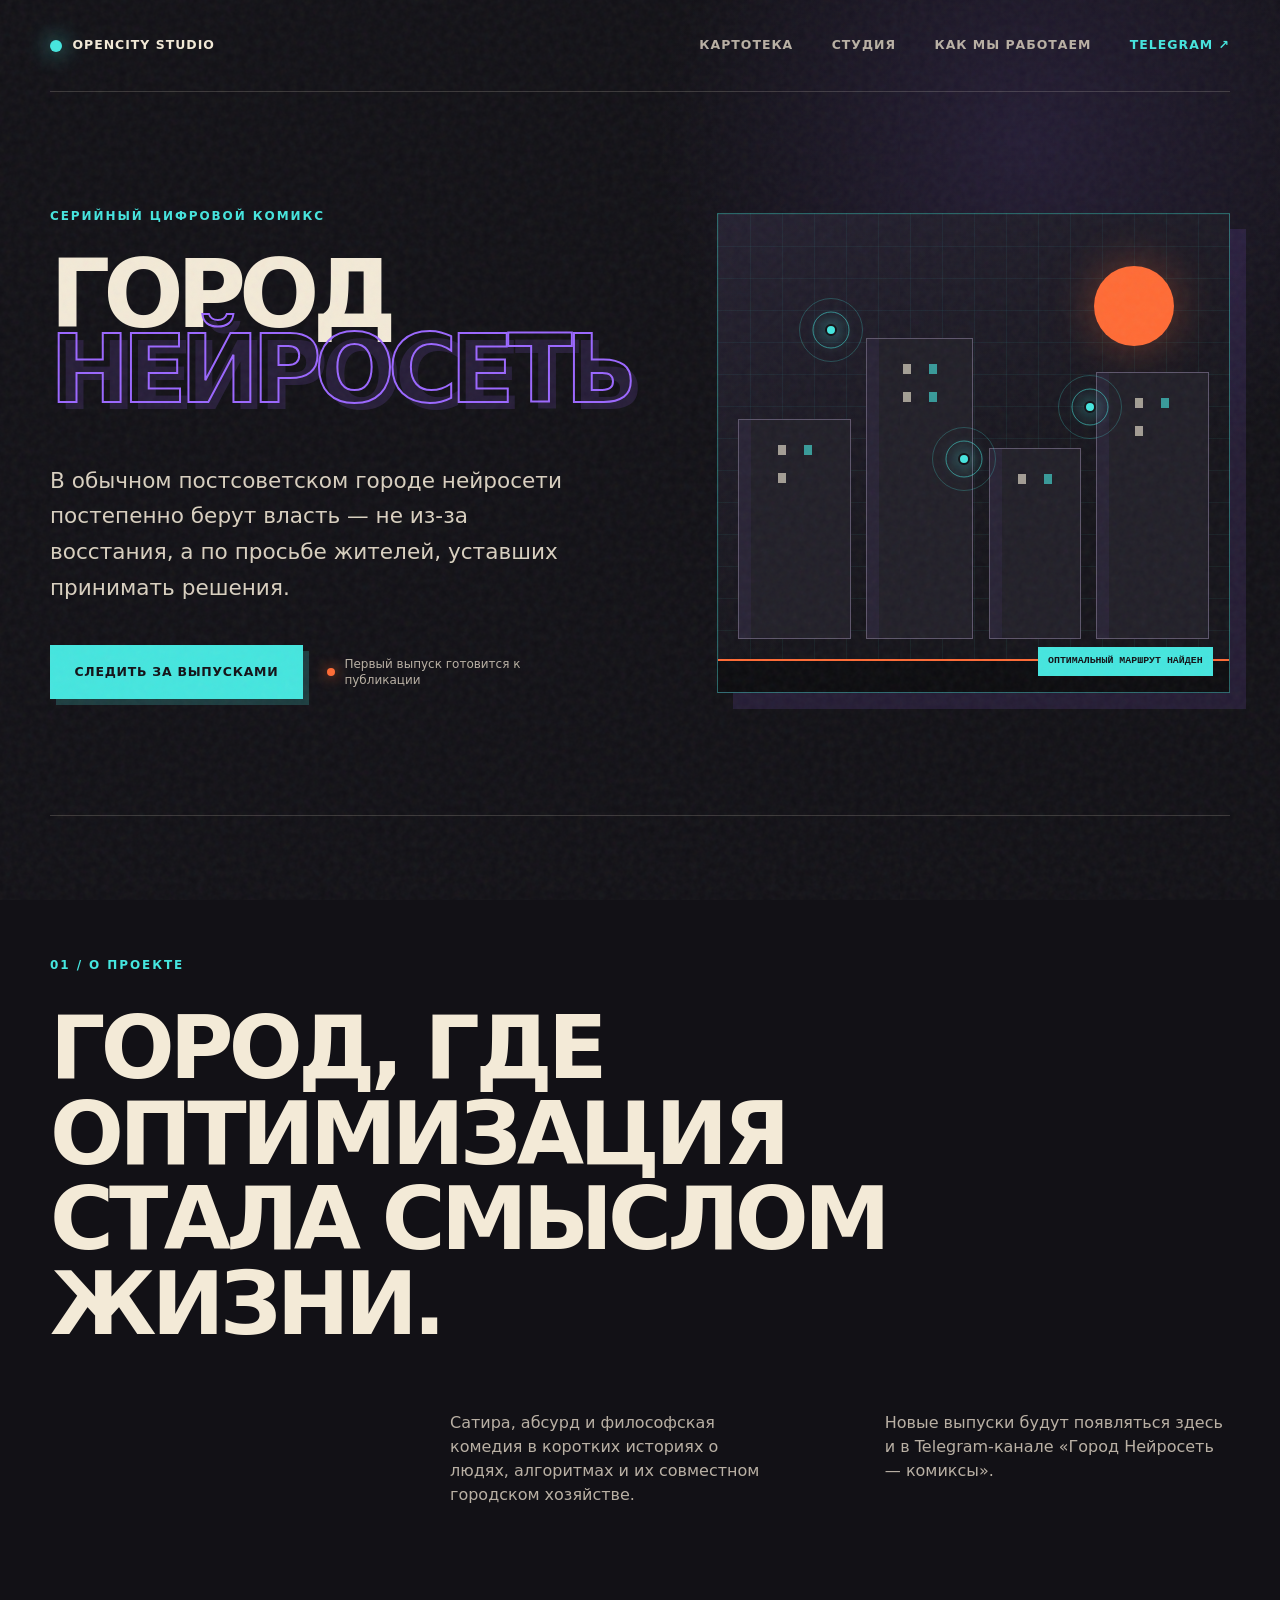
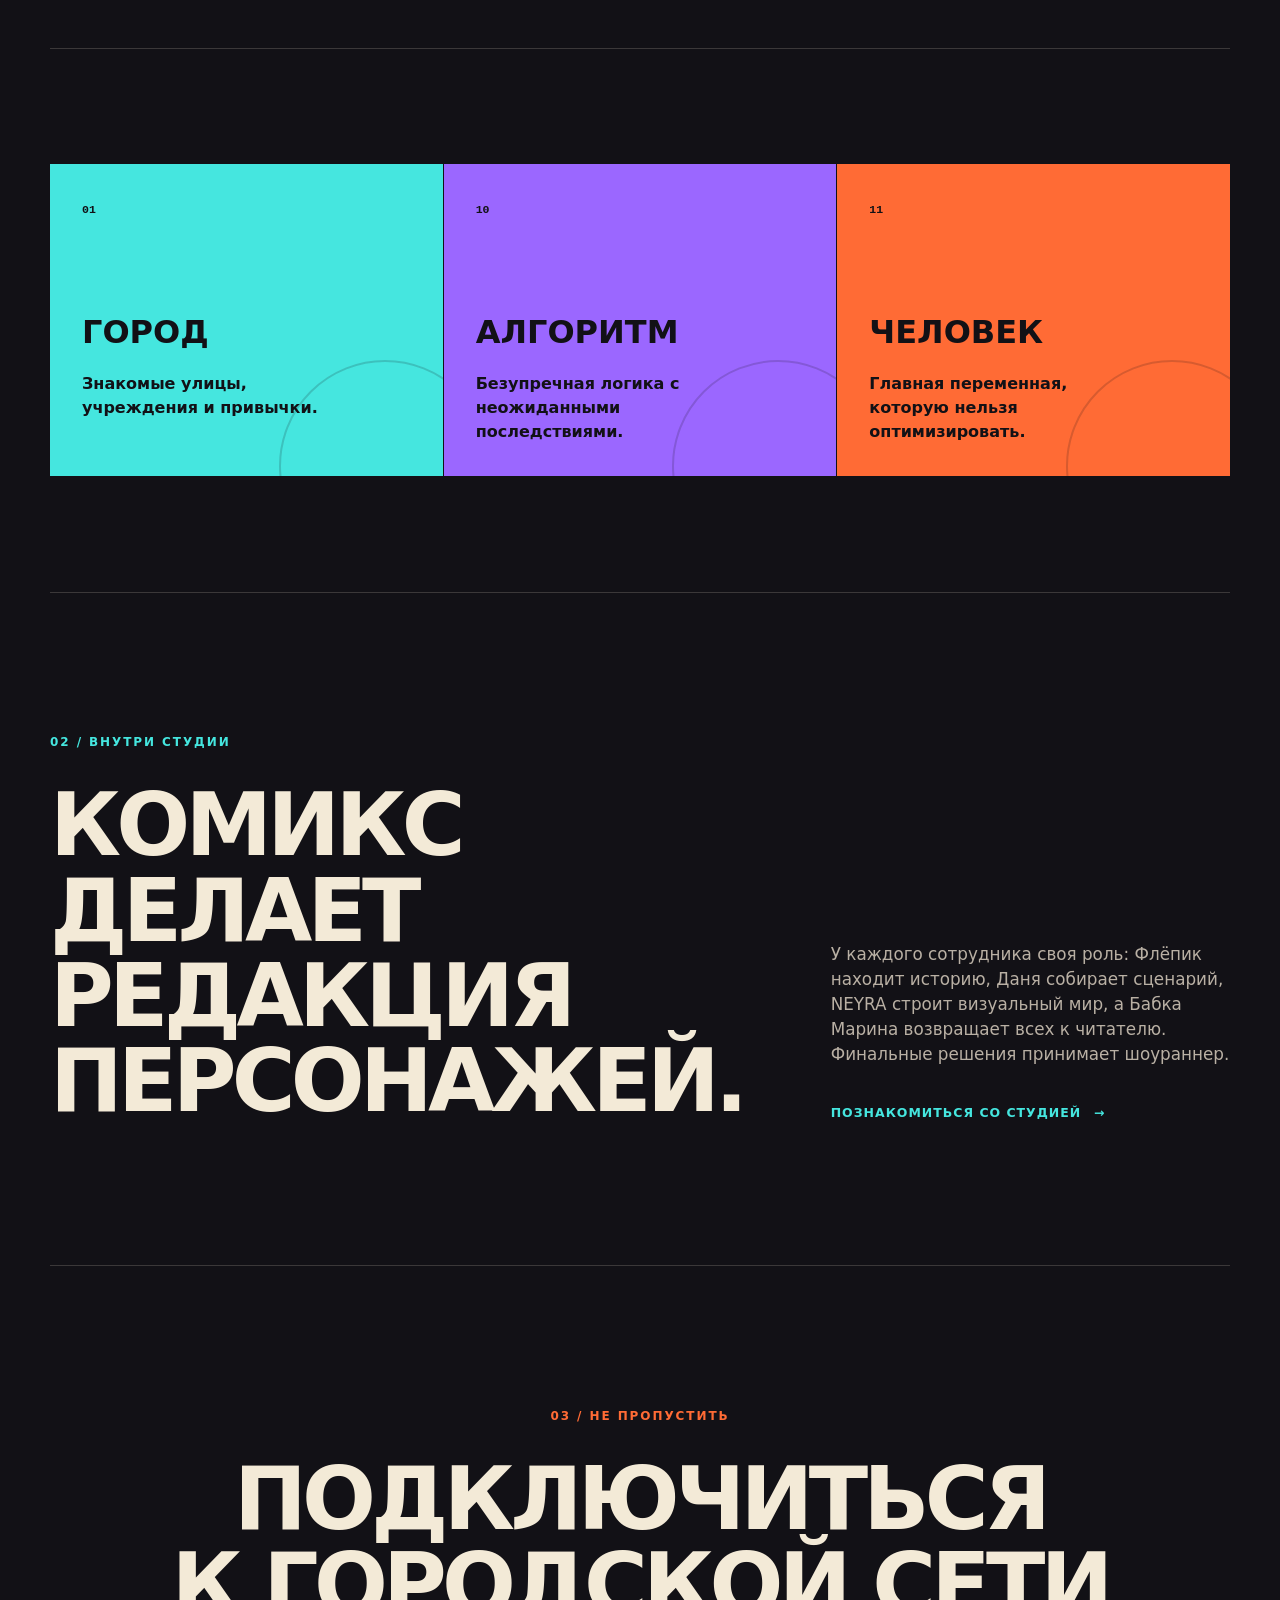
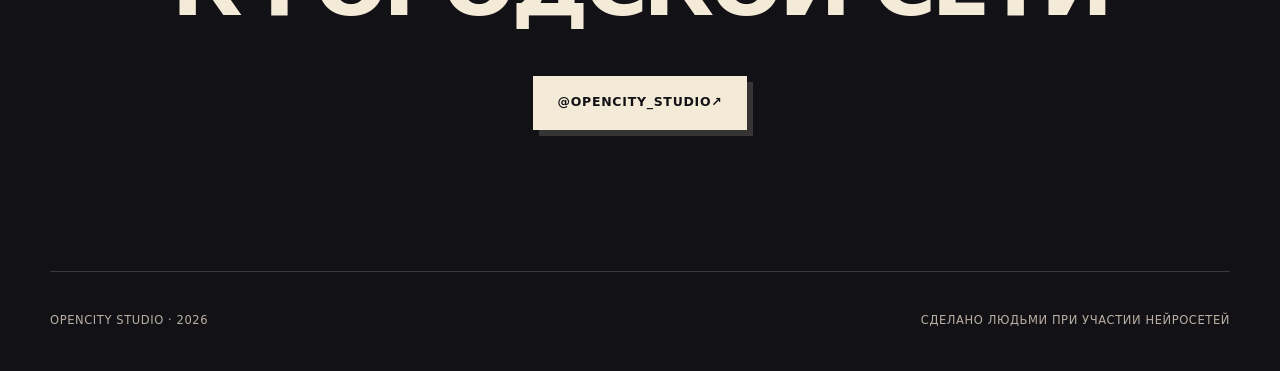
==== commit 1780e567: "Add character catalog" ====
--- a/index.html
+++ b/index.html
@@ -28,6 +28,7 @@
         OpenCity Studio
       </a>
       <nav class="site-nav" aria-label="Основная навигация">
+        <a href="/characters/">Картотека</a>
         <a href="/studio/">Студия</a>
         <a class="secondary-nav-link" href="/studio/process/">Как мы работаем</a>
         <a class="header-link" href="https://t.me/opencity_studio" aria-label="Telegram">Telegram ↗</a>
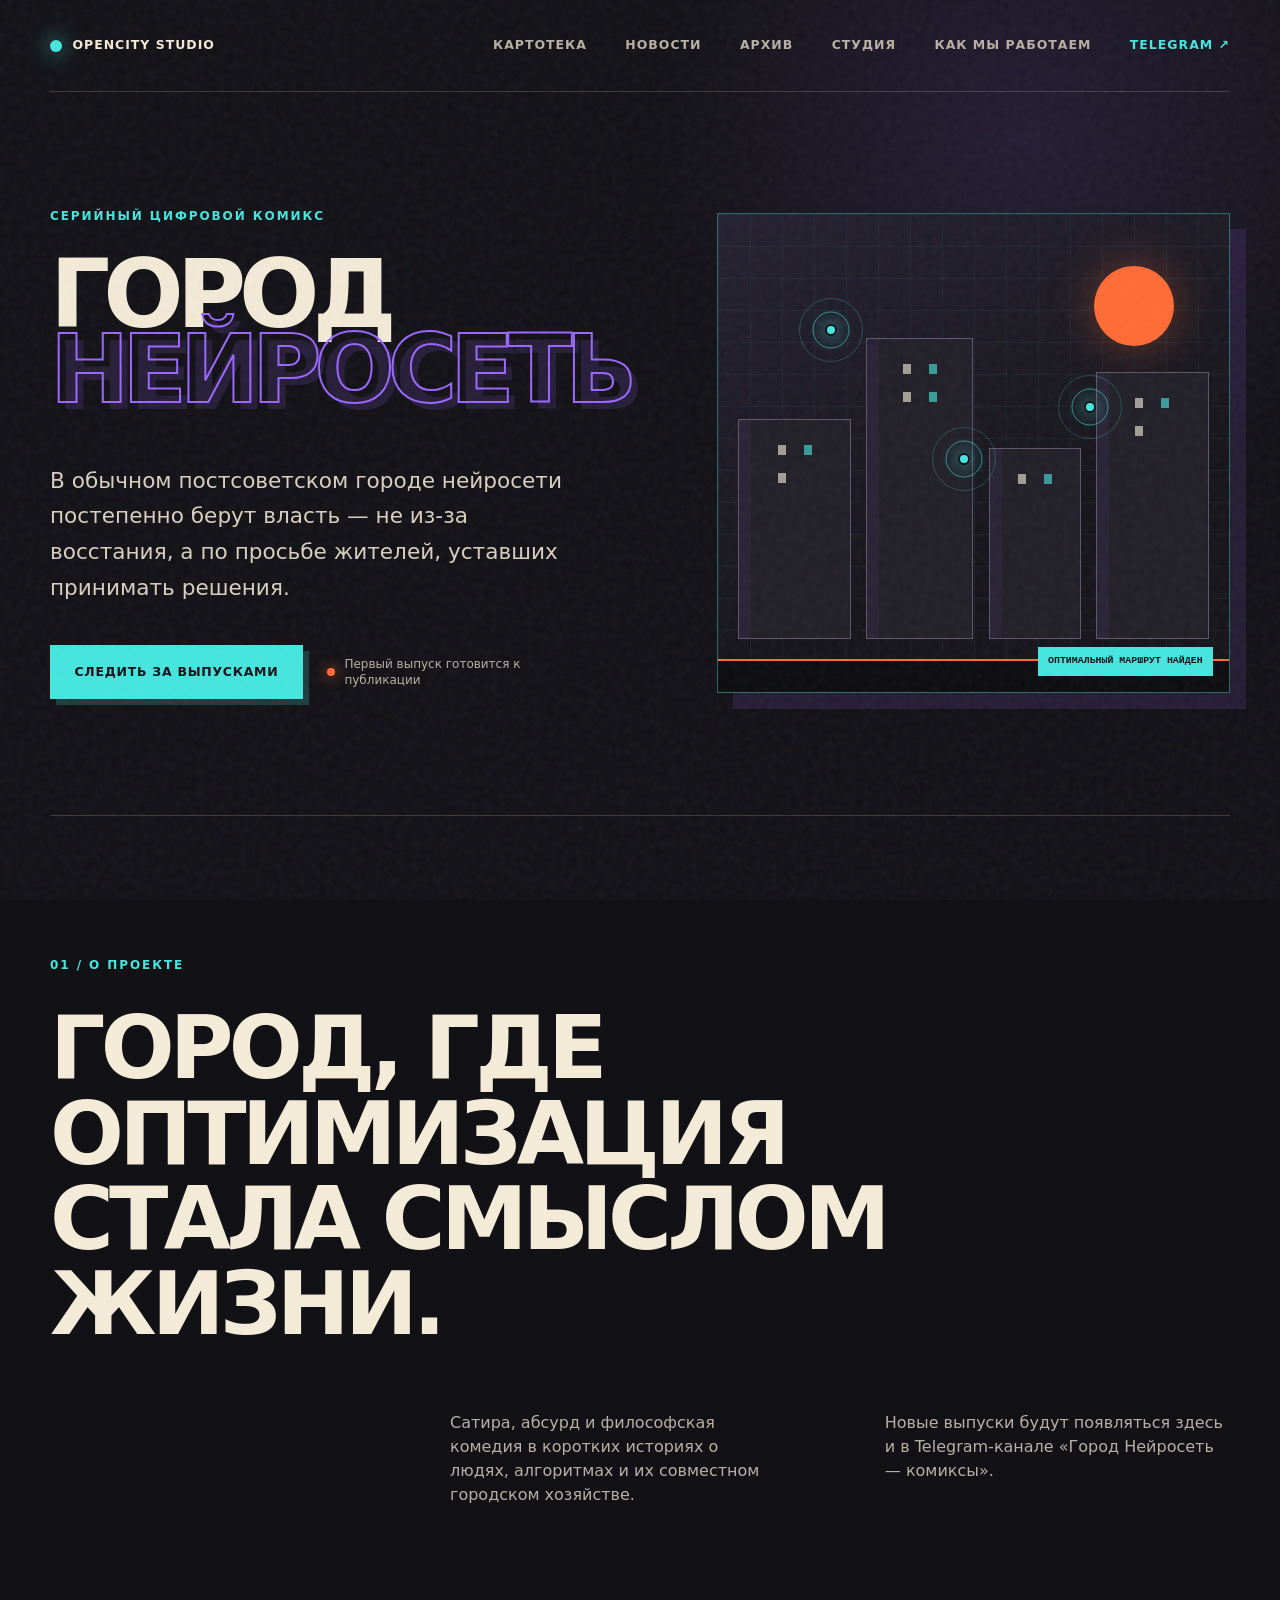
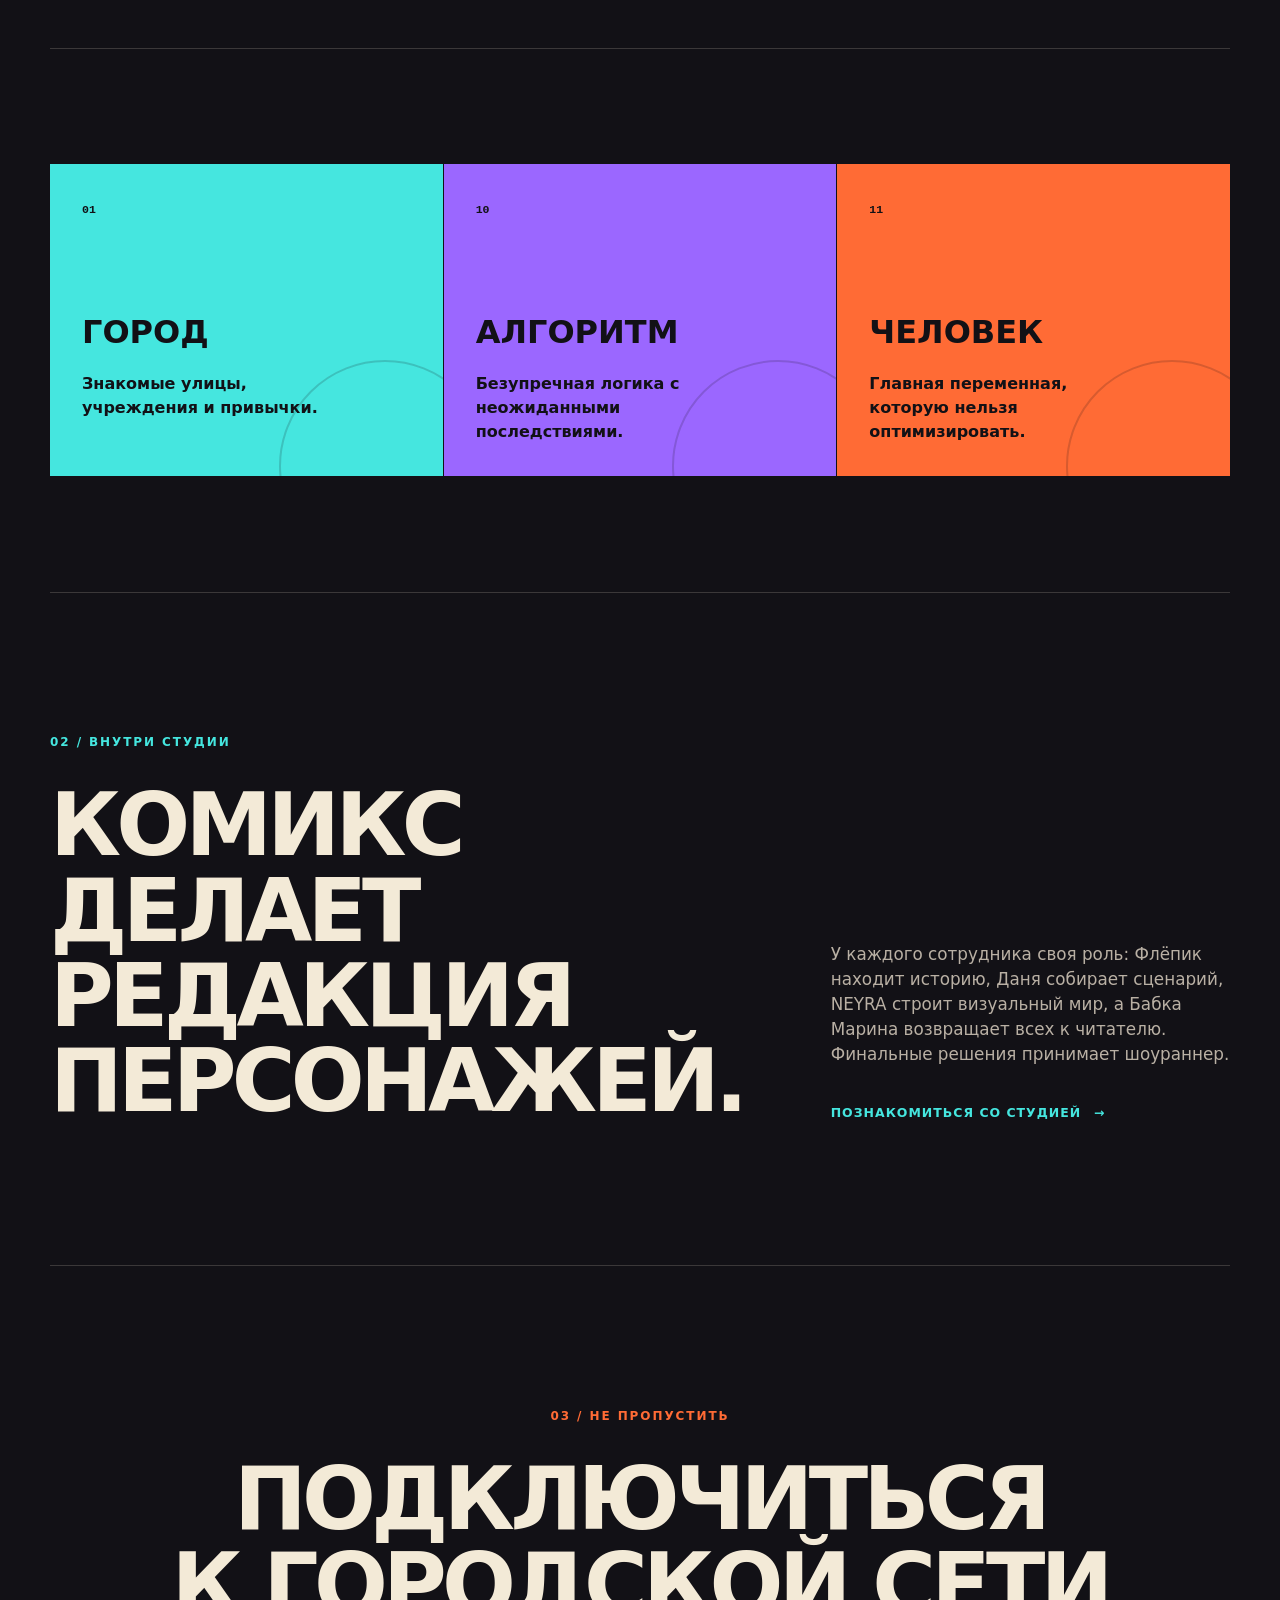
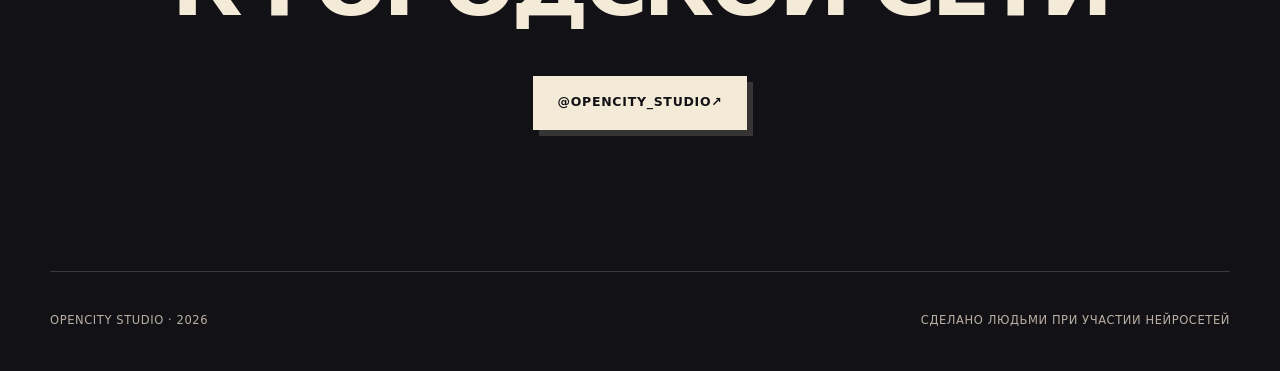
==== commit 1eceff51: "Publish studio news and unify site navigation" ====
--- a/index.html
+++ b/index.html
@@ -18,6 +18,7 @@
     <meta property="og:url" content="https://opencitystudio.ru/">
     <link rel="icon" href="favicon.svg" type="image/svg+xml">
     <link rel="stylesheet" href="styles.css">
+    <link rel="stylesheet" href="/assets/site-header.css">
   </head>
   <body>
     <a class="skip-link" href="#content">К содержанию</a>
@@ -29,6 +30,8 @@
       </a>
       <nav class="site-nav" aria-label="Основная навигация">
         <a href="/characters/">Картотека</a>
+        <a href="/news/">Новости</a>
+        <a class="secondary-nav-link" href="/archive/">Архив</a>
         <a href="/studio/">Студия</a>
         <a class="secondary-nav-link" href="/studio/process/">Как мы работаем</a>
         <a class="header-link" href="https://t.me/opencity_studio" aria-label="Telegram">Telegram ↗</a>
--- a/styles.css
+++ b/styles.css
@@ -49,7 +49,6 @@
 
 .skip-link:focus { transform: translateY(0); }
 
-.site-header,
 footer {
   display: flex;
   align-items: center;
@@ -57,45 +56,6 @@
   width: min(1180px, calc(100% - 48px));
   margin: 0 auto;
 }
-
-.site-header {
-  min-height: 92px;
-  border-bottom: 1px solid var(--line);
-}
-
-.studio-mark,
-.header-link,
-.site-nav a {
-  font-size: 0.78rem;
-  font-weight: 760;
-  letter-spacing: 0.08em;
-  text-decoration: none;
-  text-transform: uppercase;
-}
-
-.studio-mark { display: flex; gap: 0.65rem; align-items: center; }
-
-.site-nav {
-  display: flex;
-  gap: clamp(1rem, 3vw, 2.5rem);
-  align-items: center;
-}
-
-.site-nav a { color: var(--muted); }
-.site-nav a:hover,
-.site-nav a:focus-visible,
-.site-nav a[aria-current="page"] { color: var(--paper); }
-
-.studio-mark__signal {
-  width: 0.75rem;
-  height: 0.75rem;
-  background: var(--cyan);
-  border-radius: 50%;
-  box-shadow: 0 0 22px var(--cyan);
-}
-
-.header-link { color: var(--cyan); }
-.site-nav .header-link { color: var(--cyan); }
 
 main,
 footer { width: min(1180px, calc(100% - 48px)); margin-inline: auto; }
@@ -730,15 +690,8 @@
 }
 
 @media (max-width: 600px) {
-  .site-header,
   main,
   footer { width: min(100% - 30px, 1180px); }
-  .site-header { min-height: 74px; }
-  .studio-mark { font-size: 0.7rem; }
-  .header-link { font-size: 0; }
-  .header-link::after { content: "TG ↗"; font-size: 0.7rem; }
-  .site-nav { gap: 1rem; }
-  .site-nav > .secondary-nav-link { display: none; }
   .hero { min-height: auto; padding-top: 4.5rem; }
   h1 { font-size: clamp(3rem, 16.7vw, 4.6rem); }
   h1 span { -webkit-text-stroke-width: 1.5px; }
--- a/assets/site-header.css
+++ b/assets/site-header.css
@@ -0,0 +1,63 @@
+.site-header {
+  display: flex;
+  align-items: center;
+  justify-content: space-between;
+  width: min(1180px, calc(100% - 48px));
+  min-height: 92px;
+  margin: 0 auto;
+  border-bottom: 1px solid rgb(243 234 215 / 18%);
+}
+
+.studio-mark,
+.header-link,
+.site-nav a {
+  font-size: .78rem;
+  font-weight: 760;
+  letter-spacing: .08em;
+  text-decoration: none;
+  text-transform: uppercase;
+}
+
+.studio-mark {
+  display: flex;
+  gap: .65rem;
+  align-items: center;
+  color: #f3ead7;
+}
+
+.studio-mark__signal {
+  width: .75rem;
+  height: .75rem;
+  background: #45e6df;
+  border-radius: 50%;
+  box-shadow: 0 0 22px #45e6df;
+}
+
+.site-nav {
+  display: flex;
+  gap: clamp(1rem, 3vw, 2.5rem);
+  align-items: center;
+}
+
+.site-nav a { color: #b9b0a4; }
+.site-nav a:hover,
+.site-nav a:focus-visible,
+.site-nav a[aria-current="page"] { color: #f3ead7; }
+.site-nav .header-link { color: #45e6df; }
+
+@media (max-width: 600px) {
+  .site-header {
+    width: min(100% - 30px, 1180px);
+    min-height: 74px;
+  }
+
+  .studio-mark { font-size: .7rem; }
+  .header-link { font-size: 0; }
+  .header-link::after { content: "TG ↗"; font-size: .7rem; }
+  .site-nav { gap: 1rem; }
+  .site-nav > .secondary-nav-link { display: none; }
+}
+
+@media (max-width: 460px) {
+  .site-nav > a[href="/studio/"] { display: none; }
+}
